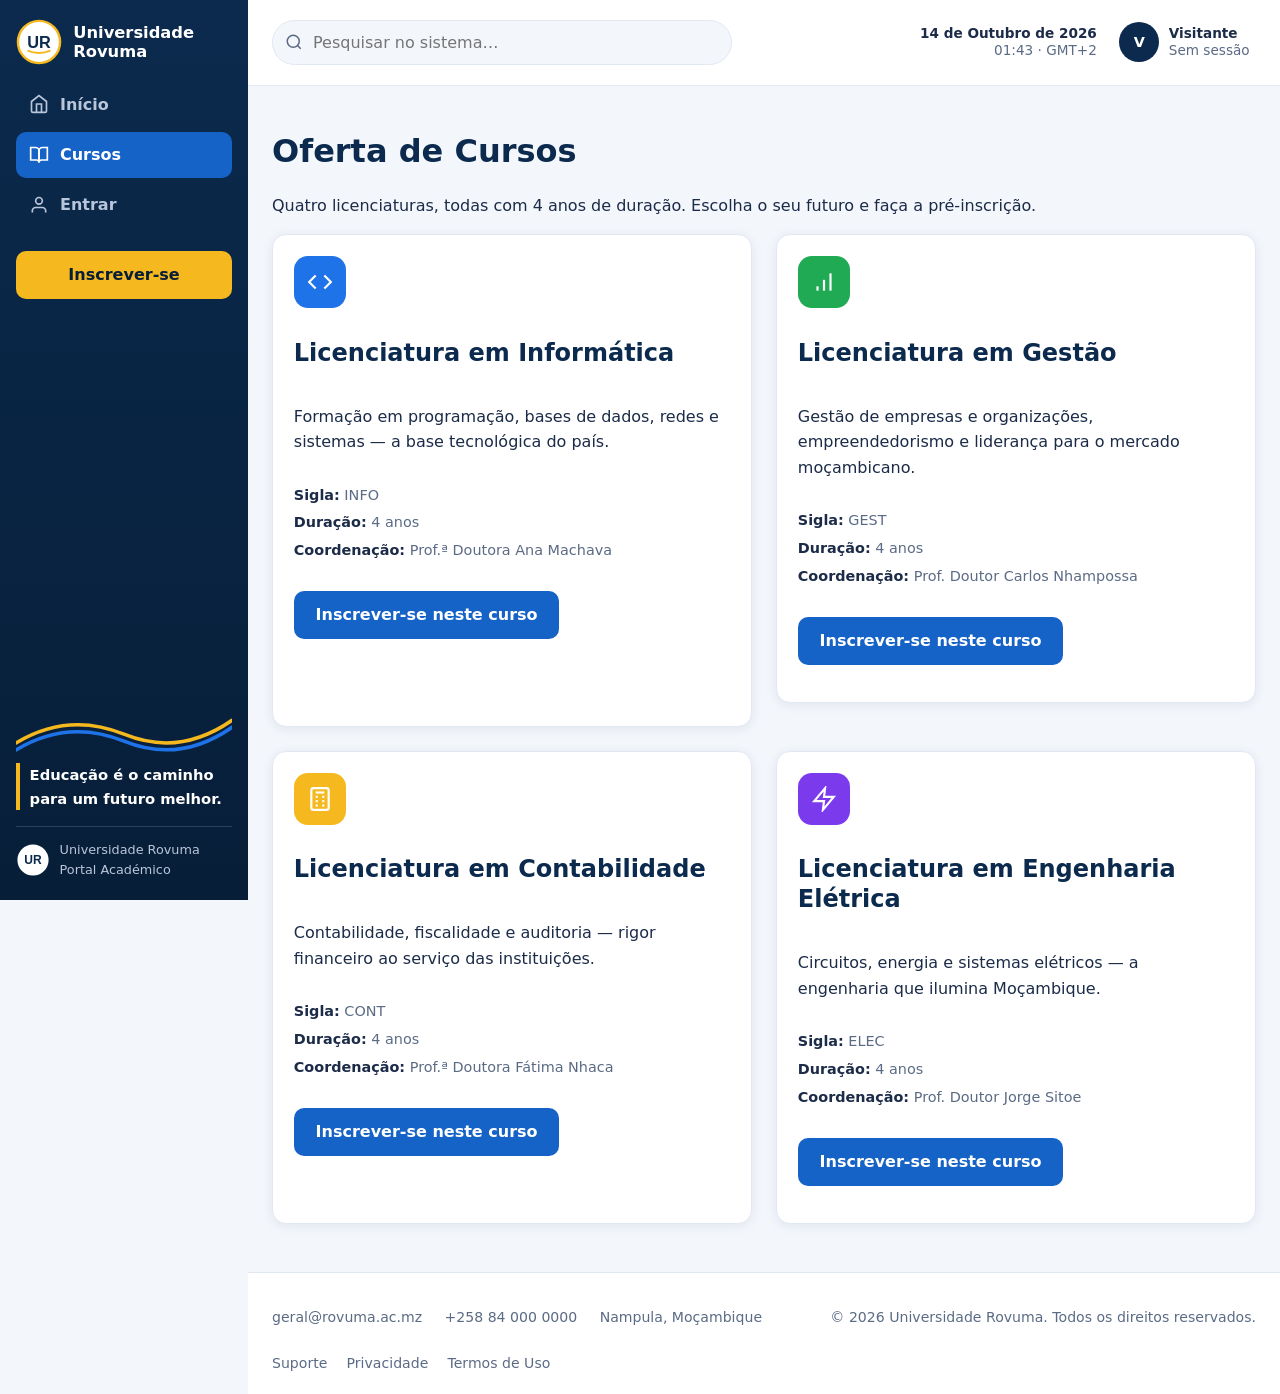
==== prototipo-sprint0/paginas/cursos.html @ 125e641d "refactor(prototipo): organiza paginas em diretorio proprio + README com mapa Co-authored-by: arena-a" ====
<!DOCTYPE html>
<html lang="pt-MZ">
<head>
<meta charset="utf-8">
<meta name="viewport" content="width=device-width, initial-scale=1">
<meta name="description" content="Oferta de cursos da Universidade Rovuma: Informática, Gestão, Contabilidade e Engenharia Elétrica.">
<title>Cursos — Universidade Rovuma</title>
<link rel="icon" href="data:image/svg+xml,%3Csvg xmlns='http://www.w3.org/2000/svg' viewBox='0 0 48 48'%3E%3Ccircle cx='24' cy='24' r='22' fill='%230b2a4d'/%3E%3Ctext x='24' y='31' text-anchor='middle' font-family='sans-serif' font-weight='800' font-size='18' fill='%23f5b81f'%3EUR%3C/text%3E%3C/svg%3E">
<link rel="stylesheet" href="../css/estilos.css">
</head>
<body>
<a class="saltar" href="#conteudo">Saltar para o conteúdo</a>

<div class="layout">
  <aside class="barra-lateral" id="barra-lateral" aria-label="Barra lateral">
    <div class="marca">
      <svg class="logotipo" viewBox="0 0 48 48" aria-hidden="true"><circle cx="24" cy="24" r="22" fill="#ffffff"/><circle cx="24" cy="24" r="22" fill="none" stroke="#f5b81f" stroke-width="2.5"/><text x="24" y="30" text-anchor="middle" font-family="sans-serif" font-weight="800" font-size="17" fill="#0b2a4d">UR</text><path d="M12 33 Q24 38 36 33" stroke="#f5b81f" stroke-width="2" fill="none"/></svg>
      <p>Universidade<br>Rovuma</p>
    </div>
    <nav class="menu" aria-label="Menu principal">
      <ul>
        <li><a href="../index.html"><svg viewBox="0 0 24 24" fill="none" stroke="currentColor" stroke-width="2" aria-hidden="true"><path d="M3 9l9-7 9 7v11a2 2 0 0 1-2 2H5a2 2 0 0 1-2-2z"/><polyline points="9 22 9 12 15 12 15 22"/></svg>Início</a></li>
        <li><a href="cursos.html" class="ativo" aria-current="page"><svg viewBox="0 0 24 24" fill="none" stroke="currentColor" stroke-width="2" aria-hidden="true"><path d="M2 3h6a4 4 0 0 1 4 4v14a3 3 0 0 0-3-3H2z"/><path d="M22 3h-6a4 4 0 0 0-4 4v14a3 3 0 0 1 3-3h7z"/></svg>Cursos</a></li>
        <li><a href="login.html"><svg viewBox="0 0 24 24" fill="none" stroke="currentColor" stroke-width="2" aria-hidden="true"><path d="M20 21v-2a4 4 0 0 0-4-4H8a4 4 0 0 0-4 4v2"/><circle cx="12" cy="7" r="4"/></svg>Entrar</a></li>
      </ul>
    </nav>
    <p class="barra-cta"><a class="btn btn-ouro" href="login.html">Inscrever-se</a></p>
    <div class="slogan">
      <svg class="onda" viewBox="0 0 248 56" aria-hidden="true"><path d="M0 44 Q60 8 124 34 T248 18" stroke="#f5b81f" stroke-width="4" fill="none" stroke-linecap="round"/><path d="M0 52 Q60 16 124 42 T248 26" stroke="#1e73e8" stroke-width="4" fill="none" stroke-linecap="round"/></svg>
      <p><strong>Educação é o caminho para um futuro melhor.</strong></p>
    </div>
    <div class="barra-rodape">
      <svg class="logotipo" viewBox="0 0 48 48" aria-hidden="true"><circle cx="24" cy="24" r="22" fill="#ffffff"/><text x="24" y="30" text-anchor="middle" font-family="sans-serif" font-weight="800" font-size="17" fill="#0b2a4d">UR</text></svg>
      <p>Universidade Rovuma<br>Portal Académico</p>
    </div>
  </aside>

  <div class="coluna">
    <header class="topo">
      <button class="botao-menu" id="botao-menu" type="button" aria-expanded="false" aria-controls="barra-lateral" aria-label="Abrir menu"><svg viewBox="0 0 24 24" fill="none" stroke="currentColor" stroke-width="2" aria-hidden="true"><line x1="3" y1="6" x2="21" y2="6"/><line x1="3" y1="12" x2="21" y2="12"/><line x1="3" y1="18" x2="21" y2="18"/></svg></button>
      <form class="pesquisa" id="pesquisa-topo" role="search" action="cursos.html">
        <label class="escondido-visualmente" for="q">Pesquisar no sistema</label>
        <svg viewBox="0 0 24 24" fill="none" stroke="currentColor" stroke-width="2" aria-hidden="true"><circle cx="11" cy="11" r="8"/><line x1="21" y1="21" x2="16.65" y2="16.65"/></svg>
        <input type="search" id="q" name="q" placeholder="Pesquisar no sistema…" autocomplete="off">
      </form>
      <p class="topo-data"><strong>14 de Outubro de 2026</strong><span id="relogio">Maputo · GMT+2</span></p>
      <details class="perfil-chip">
        <summary aria-label="Menu do visitante"><span class="avatar" aria-hidden="true">V</span><span class="quem"><strong>Visitante</strong><span>Sem sessão</span></span></summary>
        <ul class="perfil-menu">
          <li><a href="login.html">Entrar</a></li>
          <li><a href="inscricao.html">Criar conta</a></li>
        </ul>
      </details>
    </header>

    <main class="conteudo" id="conteudo">
      <h1>Oferta de Cursos</h1>
      <p>Quatro licenciaturas, todas com 4 anos de duração. Escolha o seu futuro e faça a pré-inscrição.</p>

      <div class="grelha-2">
        <article class="cartao curso-card">
          <span class="rapido-icone icone-azul" aria-hidden="true"><svg viewBox="0 0 24 24" fill="none" stroke="currentColor" stroke-width="2"><polyline points="16 18 22 12 16 6"/><polyline points="8 6 2 12 8 18"/></svg></span>
          <h2>Licenciatura em Informática</h2>
          <p>Formação em programação, bases de dados, redes e sistemas — a base tecnológica do país.</p>
          <ul class="curso-meta">
            <li><strong>Sigla:</strong> INFO</li>
            <li><strong>Duração:</strong> 4 anos</li>
            <li><strong>Coordenação:</strong> Prof.ª Doutora Ana Machava</li>
          </ul>
          <p><a class="btn btn-primario" href="login.html">Inscrever-se neste curso</a></p>
        </article>

        <article class="cartao curso-card">
          <span class="rapido-icone icone-verde" aria-hidden="true"><svg viewBox="0 0 24 24" fill="none" stroke="currentColor" stroke-width="2"><line x1="12" y1="20" x2="12" y2="10"/><line x1="18" y1="20" x2="18" y2="4"/><line x1="6" y1="20" x2="6" y2="16"/></svg></span>
          <h2>Licenciatura em Gestão</h2>
          <p>Gestão de empresas e organizações, empreendedorismo e liderança para o mercado moçambicano.</p>
          <ul class="curso-meta">
            <li><strong>Sigla:</strong> GEST</li>
            <li><strong>Duração:</strong> 4 anos</li>
            <li><strong>Coordenação:</strong> Prof. Doutor Carlos Nhampossa</li>
          </ul>
          <p><a class="btn btn-primario" href="login.html">Inscrever-se neste curso</a></p>
        </article>

        <article class="cartao curso-card">
          <span class="rapido-icone icone-amarelo" aria-hidden="true"><svg viewBox="0 0 24 24" fill="none" stroke="currentColor" stroke-width="2"><rect x="4" y="2" width="16" height="20" rx="2"/><line x1="8" y1="6" x2="16" y2="6"/><line x1="8" y1="10" x2="10" y2="10"/><line x1="8" y1="14" x2="10" y2="14"/><line x1="8" y1="18" x2="10" y2="18"/><line x1="14" y1="10" x2="16" y2="10"/><line x1="14" y1="14" x2="16" y2="14"/><line x1="14" y1="18" x2="16" y2="18"/></svg></span>
          <h2>Licenciatura em Contabilidade</h2>
          <p>Contabilidade, fiscalidade e auditoria — rigor financeiro ao serviço das instituições.</p>
          <ul class="curso-meta">
            <li><strong>Sigla:</strong> CONT</li>
            <li><strong>Duração:</strong> 4 anos</li>
            <li><strong>Coordenação:</strong> Prof.ª Doutora Fátima Nhaca</li>
          </ul>
          <p><a class="btn btn-primario" href="login.html">Inscrever-se neste curso</a></p>
        </article>

        <article class="cartao curso-card">
          <span class="rapido-icone icone-roxo" aria-hidden="true"><svg viewBox="0 0 24 24" fill="none" stroke="currentColor" stroke-width="2"><polygon points="13 2 3 14 12 14 11 22 21 10 12 10 13 2"/></svg></span>
          <h2>Licenciatura em Engenharia Elétrica</h2>
          <p>Circuitos, energia e sistemas elétricos — a engenharia que ilumina Moçambique.</p>
          <ul class="curso-meta">
            <li><strong>Sigla:</strong> ELEC</li>
            <li><strong>Duração:</strong> 4 anos</li>
            <li><strong>Coordenação:</strong> Prof. Doutor Jorge Sitoe</li>
          </ul>
          <p><a class="btn btn-primario" href="login.html">Inscrever-se neste curso</a></p>
        </article>
      </div>
    </main>

    <footer class="rodape" id="contactos">
      <div class="rodape-interno">
        <p class="rodape-contactos"><span>geral@rovuma.ac.mz</span><span>+258 84 000 0000</span><span>Nampula, Moçambique</span></p>
        <p>© 2026 Universidade Rovuma. Todos os direitos reservados.</p>
        <ul><li><a href="#contactos">Suporte</a></li><li><a href="#contactos">Privacidade</a></li><li><a href="#contactos">Termos de Uso</a></li></ul>
      </div>
    </footer>
  </div>
</div>

<script src="../js/main.js"></script>
</body>
</html>
---- prototipo-sprint0/css/estilos.css ----
/* ==========================================================================
   Universidade Rovuma — Sistema de Gestão Académica (Protótipo Sprint 0)
   CSS3 puro: variáveis, Flexbox, Grid, media queries. Sem bibliotecas.
   ========================================================================== */

/* ---------- 0. Tokens de design (extraídos das telas de referência) ------ */
:root {
  --marinho: #0b2a4d;
  --marinho-escuro: #071e38;
  --marinho-texto: #b9c6da;
  --azul: #1663c7;            /* interativo: contraste AA em texto e botões */
  --azul-vivo: #1e73e8;       /* decorativo: ícones, gráficos, hero */
  --azul-escuro: #0f4da3;
  --azul-claro: #e8f1fd;
  --amarelo: #f5b81f;
  --amarelo-claro: #fdf0d5;
  --amarelo-texto: #8a5a00;
  --verde: #1faa53;
  --verde-claro: #e2f5e9;
  --verde-texto: #147a38;
  --vermelho: #e5484d;
  --vermelho-claro: #fde7e9;
  --vermelho-texto: #b4232a;
  --roxo: #7c3aed;
  --roxo-claro: #efe7fd;
  --fundo: #f3f6fb;
  --cartao: #ffffff;
  --texto: #1b2b48;
  --suave: #5b6b85;
  --borda: #e2e8f2;
  --raio: 14px;
  --sombra: 0 2px 12px rgba(11, 42, 77, .08);
  --barra: 248px;
}

/* ---------- 1. Base ------------------------------------------------------ */
* { box-sizing: border-box; }
html { scroll-behavior: smooth; }
body {
  margin: 0;
  font-family: "Segoe UI", system-ui, -apple-system, Roboto, "Helvetica Neue", sans-serif;
  background: var(--fundo);
  color: var(--texto);
  line-height: 1.6;
}
h1, h2, h3, h4 { line-height: 1.25; color: var(--marinho); }
a { color: var(--azul); }
img, svg { vertical-align: middle; }
.escondido-visualmente {
  position: absolute; width: 1px; height: 1px;
  overflow: hidden; clip: rect(0 0 0 0); white-space: nowrap;
}
.saltar {
  position: absolute; left: -9999px; top: 0; z-index: 200;
  background: var(--marinho); color: #fff; padding: .6rem 1rem; border-radius: 0 0 8px 0;
}
.saltar:focus { left: 0; }
a:focus-visible, button:focus-visible, input:focus-visible,
select:focus-visible, textarea:focus-visible, summary:focus-visible {
  outline: 3px solid var(--azul); outline-offset: 2px;
}

/* ---------- 2. Layout geral ---------------------------------------------- */
.layout { display: grid; grid-template-columns: var(--barra) 1fr; min-height: 100vh; }
.coluna { display: flex; flex-direction: column; min-width: 0; }
.conteudo { padding: 1.5rem; max-width: 1200px; width: 100%; margin: 0 auto; flex: 1; }
.conteudo-estreito { max-width: 860px; }

/* ---------- 3. Barra lateral --------------------------------------------- */
.barra-lateral {
  background: linear-gradient(180deg, var(--marinho), var(--marinho-escuro));
  color: #fff; padding: 1.2rem 1rem;
  position: sticky; top: 0; height: 100vh;
  display: flex; flex-direction: column; gap: 1rem; overflow-y: auto;
}
.marca { display: flex; align-items: center; gap: .7rem; }
.marca .logotipo { width: 46px; height: 46px; flex: none; }
.marca p { margin: 0; font-weight: 800; font-size: 1.02rem; line-height: 1.2; }
.menu ul { list-style: none; margin: 0; padding: 0; display: grid; gap: .25rem; }
.menu a {
  display: flex; align-items: center; gap: .7rem;
  color: var(--marinho-texto); text-decoration: none;
  padding: .65rem .8rem; border-radius: 10px; font-weight: 600;
}
.menu a svg { width: 20px; height: 20px; flex: none; }
.menu a:hover { background: rgba(255, 255, 255, .08); color: #fff; }
.menu a.ativo { background: var(--azul); color: #fff; }
.menu .distintivo {
  margin-left: auto; background: var(--vermelho); color: #fff;
  font-size: .72rem; font-weight: 800; border-radius: 999px; padding: .1rem .5rem;
}
.barra-cta { margin-top: .4rem; }
.slogan { margin-top: auto; color: #fff; }
.slogan .onda { width: 100%; height: 56px; display: block; }
.slogan p { font-size: .92rem; margin: .4rem 0 0; }
.slogan strong { display: block; border-left: 4px solid var(--amarelo); padding-left: .6rem; }
.barra-rodape {
  display: flex; align-items: center; gap: .6rem;
  border-top: 1px solid rgba(255, 255, 255, .15); padding-top: .8rem;
  font-size: .8rem; color: var(--marinho-texto);
}
.barra-rodape .logotipo { width: 34px; height: 34px; }
.barra-rodape p { margin: 0; }

/* ---------- 4. Topo ------------------------------------------------------ */
.topo {
  background: var(--cartao); border-bottom: 1px solid var(--borda);
  display: flex; align-items: center; gap: 1rem;
  padding: .7rem 1.5rem; position: sticky; top: 0; z-index: 50;
}
.botao-menu {
  display: none; background: none; border: 1px solid var(--borda);
  border-radius: 10px; padding: .5rem; cursor: pointer; color: var(--texto);
}
.botao-menu svg { width: 22px; height: 22px; display: block; }
.pesquisa { flex: 1; max-width: 460px; position: relative; }
.pesquisa svg { position: absolute; left: .8rem; top: 50%; transform: translateY(-50%); width: 18px; height: 18px; color: var(--suave); }
.pesquisa input {
  width: 100%; border: 1px solid var(--borda); background: var(--fundo);
  border-radius: 999px; padding: .55rem 1rem .55rem 2.5rem; font: inherit;
}
.topo-data { margin-left: auto; text-align: right; font-size: .85rem; color: var(--suave); line-height: 1.3; }
.topo-data strong { display: block; color: var(--texto); }
.sino {
  position: relative; background: none; border: 0; cursor: pointer;
  color: var(--texto); padding: .5rem; border-radius: 10px;
}
.sino svg { width: 22px; height: 22px; display: block; }
.sino .ponto {
  position: absolute; top: .2rem; right: .2rem;
  background: var(--vermelho); color: #fff; font-size: .65rem; font-weight: 800;
  min-width: 18px; height: 18px; border-radius: 999px;
  display: flex; align-items: center; justify-content: center;
}
.perfil-chip { position: relative; }
.perfil-chip summary {
  list-style: none; cursor: pointer; display: flex; align-items: center; gap: .6rem;
  border-radius: 12px; padding: .25rem .4rem;
}
.perfil-chip summary::-webkit-details-marker { display: none; }
.avatar {
  width: 40px; height: 40px; border-radius: 50%; flex: none;
  background: var(--marinho); color: #fff;
  display: flex; align-items: center; justify-content: center;
  font-weight: 800; font-size: .9rem;
}
.perfil-chip .quem { font-size: .85rem; line-height: 1.25; }
.perfil-chip .quem strong { display: block; }
.perfil-chip .quem span { color: var(--suave); }
.perfil-menu {
  position: absolute; right: 0; top: calc(100% + .4rem); z-index: 60;
  background: #fff; border: 1px solid var(--borda); border-radius: 12px;
  box-shadow: var(--sombra); min-width: 200px; padding: .4rem; margin: 0; list-style: none;
}
.perfil-menu a { display: block; padding: .55rem .8rem; border-radius: 8px; text-decoration: none; color: var(--texto); }
.perfil-menu a:hover { background: var(--fundo); }

/* ---------- 5. Hero (banner) --------------------------------------------- */
.hero {
  position: relative; overflow: hidden; color: #fff;
  background: linear-gradient(115deg, var(--marinho-escuro) 10%, #14509e 55%, var(--azul-vivo) 100%);
  border-radius: 18px; padding: 2.2rem; margin-bottom: 1.5rem;
}
.hero::before {
  content: ""; position: absolute; inset: 0;
  background-image: radial-gradient(rgba(255, 255, 255, .14) 1.5px, transparent 1.5px);
  background-size: 22px 22px;
}
.hero > * { position: relative; }
.hero-etiqueta {
  text-transform: uppercase; letter-spacing: .14em; font-size: .75rem;
  font-weight: 800; color: var(--amarelo); margin: 0 0 .4rem;
}
.hero h1, .hero h2 { color: #fff; font-size: clamp(1.6rem, 4vw, 2.4rem); margin: 0 0 .6rem; max-width: 22ch; }
.hero p { max-width: 52ch; opacity: .92; }
.hero-acoes { display: flex; flex-wrap: wrap; gap: .7rem; margin-top: 1.2rem; }
.hero-flutuante {
  position: absolute; right: 1.6rem; bottom: 1.6rem;
  background: rgba(255, 255, 255, .96); color: var(--texto);
  border-radius: 12px; padding: .8rem 1.1rem; font-size: .88rem;
  box-shadow: var(--sombra); max-width: 240px;
}
.hero-flutuante strong { display: block; color: var(--marinho); font-size: 1.05rem; }

/* ---------- 6. Cartões e grelhas ------------------------------------------ */
.cartao {
  background: var(--cartao); border: 1px solid var(--borda);
  border-radius: var(--raio); box-shadow: var(--sombra); padding: 1.3rem;
}
.cartao + .cartao, section.cartao { margin-bottom: 1.5rem; }
.cartao-cab { display: flex; align-items: center; justify-content: space-between; gap: 1rem; margin-bottom: 1rem; }
.cartao-cab h2, .cartao-cab h3 { margin: 0; font-size: 1.15rem; display: flex; align-items: center; gap: .5rem; }
.cartao-cab h2 svg, .cartao-cab h3 svg { width: 22px; height: 22px; color: var(--azul); }
.ligacao-seta { font-weight: 700; text-decoration: none; white-space: nowrap; }
.ligacao-seta:hover { text-decoration: underline; }
.grelha-2 { display: grid; grid-template-columns: 1fr 1fr; gap: 1.5rem; }
.grelha-3 { display: grid; grid-template-columns: repeat(3, 1fr); gap: 1.5rem; }
.grelha-4 { display: grid; grid-template-columns: repeat(4, 1fr); gap: 1.2rem; }
.grelha-2-1 { display: grid; grid-template-columns: 2fr 1fr; gap: 1.5rem; }

/* ---------- 7. Indicadores ------------------------------------------------ */
.stats { display: grid; grid-template-columns: repeat(4, 1fr); gap: 1.2rem; margin-bottom: 1.5rem; }
.stat {
  background: var(--cartao); border: 1px solid var(--borda); border-radius: var(--raio);
  box-shadow: var(--sombra); padding: 1.1rem; display: grid;
  grid-template-columns: auto 1fr; gap: .2rem .9rem; align-items: center;
}
.stat-icone {
  grid-row: span 3; width: 52px; height: 52px; border-radius: 14px;
  display: flex; align-items: center; justify-content: center; color: #fff;
}
.stat-icone svg { width: 26px; height: 26px; }
.icone-azul { background: var(--azul-vivo); } .icone-verde { background: var(--verde); }
.icone-amarelo { background: var(--amarelo); } .icone-vermelho { background: var(--vermelho); }
.icone-roxo { background: var(--roxo); }
.stat h3 { font-size: .85rem; margin: 0; color: var(--suave); font-weight: 600; }
.stat .numero { font-size: 1.7rem; font-weight: 800; color: var(--marinho); margin: 0; }
.stat .delta { font-size: .78rem; margin: 0; color: var(--suave); }
.delta-subir { color: var(--verde-texto); font-weight: 700; }
.delta-descer { color: var(--vermelho-texto); font-weight: 700; }

/* ---------- 8. Tabelas + estados ------------------------------------------ */
.tabela { overflow-x: auto; border: 1px solid var(--borda); border-radius: 12px; }
table { width: 100%; border-collapse: collapse; font-size: .92rem; background: #fff; }
caption { text-align: left; font-weight: 700; color: var(--marinho); padding: .7rem 1rem; }
thead th {
  background: #f1f5fb; color: var(--suave); text-transform: uppercase;
  font-size: .75rem; letter-spacing: .05em; text-align: left;
  padding: .7rem 1rem; border-bottom: 1px solid var(--borda); white-space: nowrap;
}
tbody td, tbody th { padding: .7rem 1rem; border-bottom: 1px solid var(--borda); text-align: left; }
tbody tr:last-child td, tbody tr:last-child th { border-bottom: 0; }
tbody tr:hover td, tbody tr:hover th { background: #f8fbff; }
.pill {
  display: inline-block; font-size: .78rem; font-weight: 700;
  border-radius: 999px; padding: .2rem .75rem; white-space: nowrap;
}
.pill-pendente { background: var(--amarelo-claro); color: var(--amarelo-texto); }
.pill-aprovada { background: var(--verde-claro); color: var(--verde-texto); }
.pill-rejeitada { background: var(--vermelho-claro); color: var(--vermelho-texto); }
.pill-espera { background: var(--azul-claro); color: var(--azul-escuro); }
.pill-neutra { background: #eef2f7; color: var(--suave); }
.acao-icon {
  background: var(--azul-claro); border: 0; border-radius: 10px; cursor: pointer;
  padding: .45rem; color: var(--azul-escuro); text-decoration: none; display: inline-block;
}
.acao-icon svg { width: 18px; height: 18px; display: block; }

/* ---------- 9. Formulários + botões ---------------------------------------- */
.formulario { max-width: 680px; }
.campo { margin-bottom: 1rem; }
.campo label, .campo legend { display: block; font-weight: 700; margin-bottom: .35rem; }
.obrigatorio { color: var(--vermelho-texto); }
input, select, textarea {
  width: 100%; padding: .65rem .8rem; font: inherit; color: var(--texto);
  border: 1.5px solid var(--borda); border-radius: 10px; background: #fff;
}
input:focus, select:focus, textarea:focus {
  border-color: var(--azul); outline: 3px solid rgba(22, 99, 199, .18);
}
.dica { font-size: .85rem; color: var(--suave); margin: .3rem 0 0; }
fieldset {
  border: 1.5px solid var(--borda); border-radius: 12px;
  padding: 1rem 1.2rem; margin: 0 0 1.2rem;
}
legend { font-weight: 800; padding: 0 .4rem; color: var(--marinho); }
.opcoes { display: grid; gap: .6rem; }
.opcao {
  display: flex; align-items: flex-start; gap: .7rem;
  border: 1.5px solid var(--borda); border-radius: 12px; padding: .8rem 1rem; cursor: pointer;
}
.opcao:hover { border-color: var(--azul); }
.opcao input { width: 1.2rem; height: 1.2rem; margin-top: .2rem; flex: none; accent-color: var(--azul); }
.opcao strong { display: block; }
.opcao small { color: var(--suave); }
.termos { display: flex; gap: .7rem; align-items: flex-start; }
.termos input { width: 1.2rem; height: 1.2rem; margin-top: .2rem; flex: none; accent-color: var(--azul); }
.btn {
  display: inline-flex; align-items: center; justify-content: center; gap: .5rem;
  border-radius: 10px; padding: .65rem 1.3rem; font: inherit; font-weight: 700;
  cursor: pointer; text-decoration: none; border: 1.5px solid transparent;
}
.btn svg { width: 18px; height: 18px; }
.btn-primario { background: var(--azul); color: #fff; }
.btn-primario:hover { background: var(--azul-escuro); }
.btn-secundario { background: #fff; color: var(--azul-escuro); border-color: var(--azul); }
.btn-secundario:hover { background: var(--azul-claro); }
.btn-ouro { background: var(--amarelo); color: var(--marinho-escuro); width: 100%; }
.btn-ouro:hover { filter: brightness(.95); }
.btn-perigo { background: var(--vermelho); color: #fff; }
.btn-claro { background: #fff; color: var(--marinho); }
.btn-contorno-claro { border-color: #fff; color: #fff; }
.btn-bloco { width: 100%; }
.acoes-form { display: flex; flex-wrap: wrap; gap: .7rem; margin-top: 1.2rem; }
.resumo-erros {
  background: var(--vermelho-claro); border: 1.5px solid var(--vermelho);
  border-radius: 12px; padding: 1rem 1.2rem; margin-bottom: 1.2rem;
}
.resumo-erros h2 { font-size: 1rem; margin: 0 0 .5rem; color: var(--vermelho-texto); }
.resumo-erros ul { margin: 0; padding-left: 1.2rem; }
.erro { color: var(--vermelho-texto); font-size: .88rem; margin: .3rem 0 0; }
.campo-erro input, .campo-erro select, .campo-erro textarea { border-color: var(--vermelho); }
.aviso {
  border-radius: 12px; padding: .9rem 1.1rem; margin-bottom: 1.2rem;
  background: var(--azul-claro); border: 1px solid var(--azul-vivo);
}
.aviso-sucesso { background: var(--verde-claro); border-color: var(--verde); }
.aviso-erro { background: var(--vermelho-claro); border-color: var(--vermelho); }
dialog { border: 1px solid var(--borda); border-radius: 14px; padding: 1.5rem; max-width: 420px; }
dialog::backdrop { background: rgba(11, 42, 77, .5); }

/* ---------- 10. Acesso rápido ---------------------------------------------- */
.rapido-card {
  background: var(--cartao); border: 1px solid var(--borda); border-radius: var(--raio);
  box-shadow: var(--sombra); padding: 1.3rem; text-decoration: none; color: var(--texto);
  display: block; position: relative;
}
.rapido-card:hover { border-color: var(--azul); }
.rapido-icone {
  width: 52px; height: 52px; border-radius: 14px; color: #fff;
  display: flex; align-items: center; justify-content: center; margin-bottom: .8rem;
}
.rapido-icone svg { width: 26px; height: 26px; }
.rapido-card h3 { margin: 0 0 .3rem; font-size: 1.05rem; }
.rapido-card p { margin: 0; color: var(--suave); font-size: .9rem; }
.rapido-seta { position: absolute; right: 1.2rem; bottom: 1.2rem; color: var(--azul); font-weight: 800; }

/* ---------- 11. Notícias + citação ------------------------------------------ */
.noticia { display: grid; grid-template-columns: auto 1fr; gap: 1rem; padding: .9rem 0; border-bottom: 1px solid var(--borda); }
.noticia:last-child { border-bottom: 0; }
.noticia-data {
  background: var(--fundo); border-radius: 12px; text-align: center;
  padding: .5rem .9rem; font-weight: 800; color: var(--marinho); line-height: 1.2;
}
.noticia-data small { display: block; font-weight: 600; color: var(--suave); }
.noticia h3 { margin: 0 0 .2rem; font-size: 1rem; }
.noticia p { margin: 0; color: var(--suave); font-size: .9rem; }
.citacao {
  background: linear-gradient(135deg, var(--marinho), #14509e);
  color: #fff; border-radius: var(--raio); padding: 2rem 1.5rem;
  display: flex; flex-direction: column; justify-content: center; height: 100%;
}
.citacao .aspas { font-size: 3rem; color: var(--amarelo); line-height: 1; font-family: Georgia, serif; }
.citacao blockquote { margin: 0; font-size: 1.3rem; font-weight: 700; }
.citacao cite { font-style: normal; color: var(--marinho-texto); font-size: .9rem; }

/* ---------- 12. Gráficos (CSS puro) ------------------------------------------ */
.donut-wrap { display: flex; align-items: center; gap: 1.5rem; flex-wrap: wrap; }
.donut {
  width: 180px; height: 180px; border-radius: 50%; flex: none; position: relative;
  background: conic-gradient(var(--verde) 0 75%, var(--amarelo) 0 92%, var(--vermelho) 0 100%);
}
.donut::after { content: ""; position: absolute; inset: 24%; background: #fff; border-radius: 50%; }
.donut-centro { position: absolute; inset: 0; display: flex; flex-direction: column; align-items: center; justify-content: center; z-index: 1; }
.donut-centro strong { font-size: 1.6rem; color: var(--marinho); }
.donut-centro small { color: var(--suave); }
.legenda-graf { list-style: none; margin: 0; padding: 0; display: grid; gap: .5rem; }
.legenda-graf li { display: flex; align-items: center; gap: .6rem; font-size: .9rem; }
.ponto-cor { width: 14px; height: 14px; border-radius: 50%; flex: none; }
.barras { display: flex; align-items: flex-end; gap: 1rem; height: 190px; padding-top: 1.5rem; }
.barra-grupo { flex: 1; display: flex; flex-direction: column; align-items: center; gap: .4rem; height: 100%; justify-content: flex-end; }
.barra-valor { font-size: .78rem; font-weight: 800; color: var(--marinho); }
.barra { width: 100%; max-width: 56px; background: linear-gradient(180deg, var(--azul-vivo), var(--azul-escuro)); border-radius: 8px 8px 0 0; min-height: 8px; }
.barra-nome { font-size: .72rem; color: var(--suave); text-align: center; }

/* ---------- 13. Notificações + ações admin ------------------------------------ */
.notifs { list-style: none; margin: 0; padding: 0; display: grid; }
.notifs li { display: grid; grid-template-columns: auto 1fr auto; gap: .8rem; align-items: center; padding: .7rem 0; border-bottom: 1px solid var(--borda); }
.notifs li:last-child { border-bottom: 0; }
.notifs p { margin: 0; font-size: .9rem; }
.notifs small { color: var(--suave); }
.notif-icone { width: 38px; height: 38px; border-radius: 50%; display: flex; align-items: center; justify-content: center; color: #fff; }
.notif-icone svg { width: 18px; height: 18px; }

/* ---------- 14. Dados do estudante / cursos ----------------------------------- */
.dados-lista { margin: 0; }
.dados-lista div { display: grid; grid-template-columns: 180px 1fr; gap: 1rem; padding: .55rem 0; border-bottom: 1px solid var(--borda); }
.dados-lista div:last-child { border-bottom: 0; }
.dados-lista dt { color: var(--suave); }
.dados-lista dd { margin: 0; font-weight: 600; }
.curso-card { display: flex; flex-direction: column; }
.curso-card .rapido-icone { margin-bottom: .6rem; }
.curso-meta { list-style: none; margin: .8rem 0; padding: 0; display: grid; gap: .3rem; font-size: .9rem; color: var(--suave); }
.curso-meta strong { color: var(--texto); }

/* ---------- 15. Login -------------------------------------------------------- */
.login-grelha { display: grid; grid-template-columns: 1.2fr 1fr; gap: 1.5rem; align-items: start; }
.contas-demo td, .contas-demo th { font-size: .85rem; }
.contas-demo code { background: var(--fundo); padding: .1rem .35rem; border-radius: 4px; font-size: .8em; }

/* ---------- 16. Rodapé -------------------------------------------------------- */
.rodape { border-top: 1px solid var(--borda); background: var(--cartao); padding: 1.2rem 1.5rem; font-size: .88rem; color: var(--suave); }
.rodape-interno { max-width: 1200px; margin: 0 auto; display: flex; flex-wrap: wrap; gap: .6rem 2rem; align-items: center; justify-content: space-between; }
.rodape-contactos { display: flex; flex-wrap: wrap; gap: .4rem 1.4rem; }
.rodape ul { list-style: none; display: flex; gap: 1.2rem; margin: 0; padding: 0; }
.rodape a { color: var(--suave); text-decoration: none; }
.rodape a:hover { color: var(--azul); text-decoration: underline; }

/* ---------- 17. Responsivo ----------------------------------------------------- */
@media (max-width: 1100px) {
  .stats, .grelha-4 { grid-template-columns: repeat(2, 1fr); }
  .grelha-3, .grelha-2-1 { grid-template-columns: 1fr 1fr; }
  .topo-data { display: none; }
}
@media (max-width: 1024px) {
  .layout { grid-template-columns: 1fr; }
  .barra-lateral {
    position: fixed; left: 0; top: 0; bottom: 0; width: min(300px, 85vw); z-index: 100;
    transform: translateX(-105%); transition: transform .25s ease; height: 100dvh;
  }
  body.menu-aberto .barra-lateral { transform: translateX(0); }
  .botao-menu { display: block; }
  body.menu-aberto::after {
    content: ""; position: fixed; inset: 0; z-index: 90; background: rgba(11, 42, 77, .5);
  }
}
@media (max-width: 760px) {
  .grelha-2, .grelha-3, .grelha-2-1, .login-grelha { grid-template-columns: 1fr; }
  .hero { padding: 1.6rem; }
  .hero-flutuante { display: none; }
  .perfil-chip .quem { display: none; }
  .conteudo { padding: 1rem; }
  .dados-lista div { grid-template-columns: 1fr; gap: 0; }
}
@media (max-width: 600px) {
  .stats, .grelha-4 { grid-template-columns: 1fr; }
  /* Tabelas passam a cartões */
  .tabela table, .tabela tbody, .tabela tr, .tabela td { display: block; width: 100%; }
  .tabela thead { position: absolute; left: -9999px; }
  .tabela { border: 0; overflow: visible; background: none; }
  .tabela tr { border: 1px solid var(--borda); border-radius: 12px; margin-bottom: .8rem; background: #fff; }
  .tabela td { border: 0; border-bottom: 1px solid var(--borda); display: flex; justify-content: space-between; align-items: center; gap: 1rem; text-align: right; }
  .tabela td:last-child { border-bottom: 0; }
  .tabela td::before { content: attr(data-th); font-weight: 700; color: var(--suave); text-align: left; }
}
@media (prefers-reduced-motion: reduce) {
  html { scroll-behavior: auto; }
  * { transition: none !important; }
}
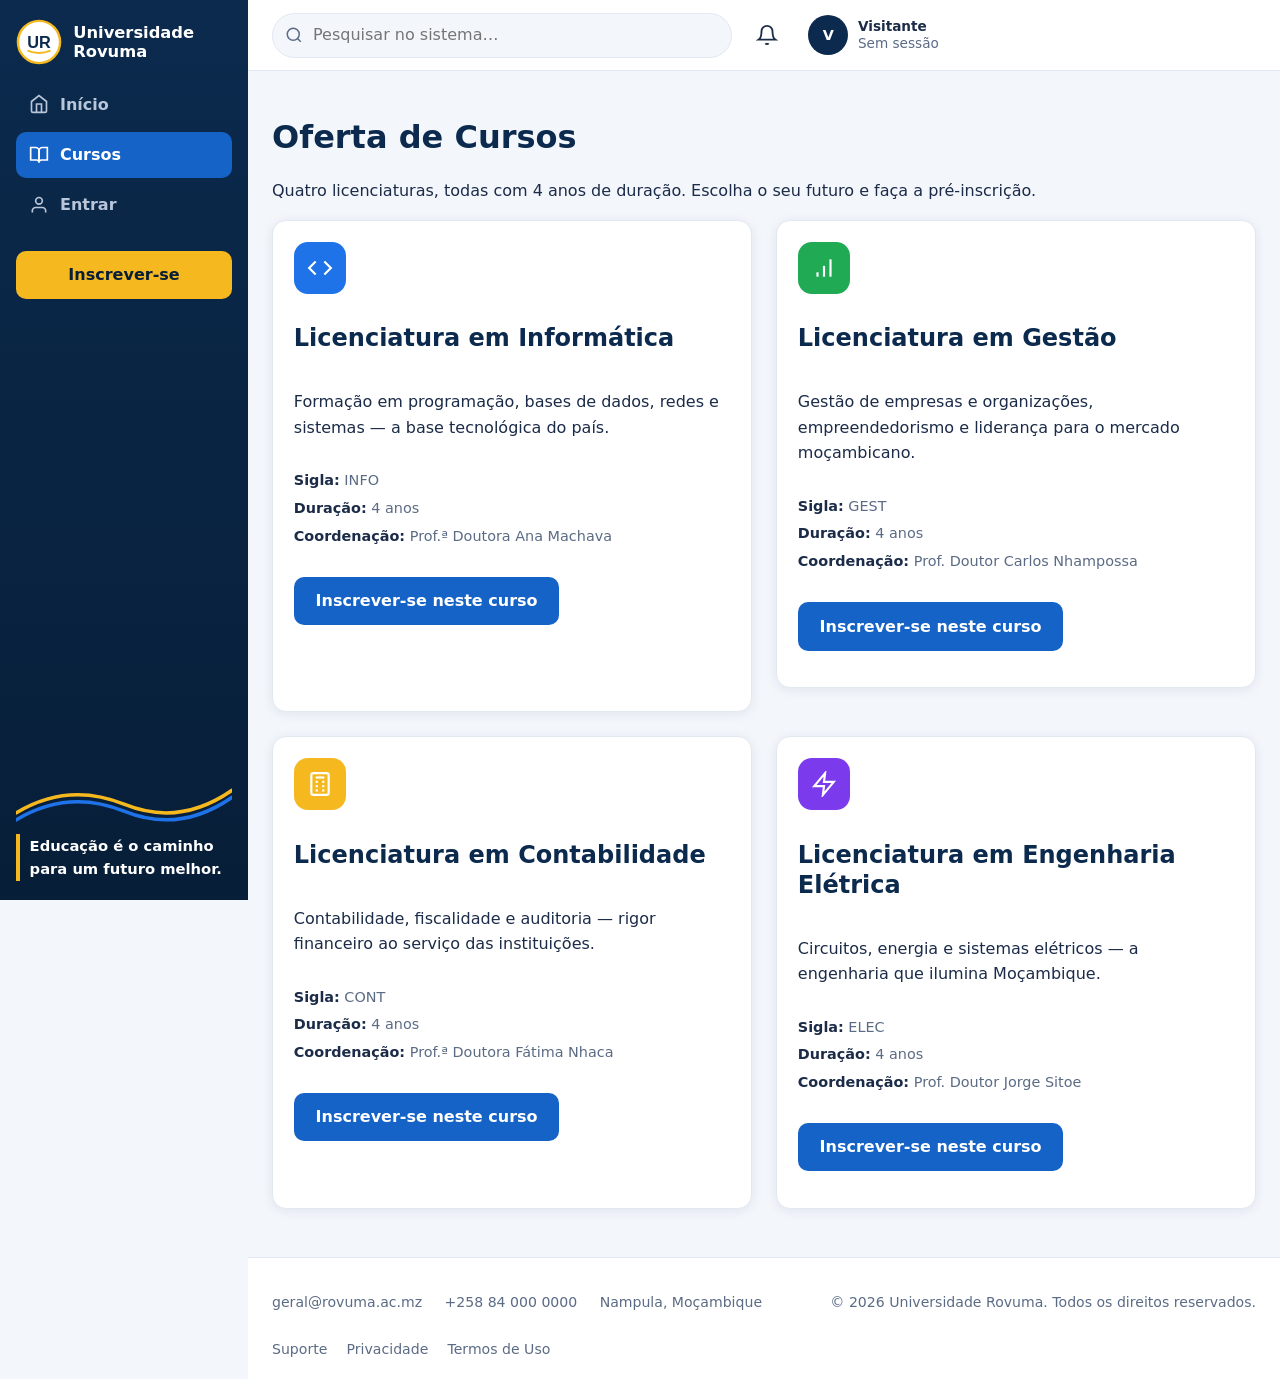
==== commit 021512ad: "feat(prototipo): lote 2 - inscricao, selecionar-disciplinas, guia + JS endurecido + ajustes CSS Co-a" ====
--- a/prototipo-sprint0/paginas/cursos.html
+++ b/prototipo-sprint0/paginas/cursos.html
@@ -29,10 +29,6 @@
       <svg class="onda" viewBox="0 0 248 56" aria-hidden="true"><path d="M0 44 Q60 8 124 34 T248 18" stroke="#f5b81f" stroke-width="4" fill="none" stroke-linecap="round"/><path d="M0 52 Q60 16 124 42 T248 26" stroke="#1e73e8" stroke-width="4" fill="none" stroke-linecap="round"/></svg>
       <p><strong>Educação é o caminho para um futuro melhor.</strong></p>
     </div>
-    <div class="barra-rodape">
-      <svg class="logotipo" viewBox="0 0 48 48" aria-hidden="true"><circle cx="24" cy="24" r="22" fill="#ffffff"/><text x="24" y="30" text-anchor="middle" font-family="sans-serif" font-weight="800" font-size="17" fill="#0b2a4d">UR</text></svg>
-      <p>Universidade Rovuma<br>Portal Académico</p>
-    </div>
   </aside>
 
   <div class="coluna">
@@ -43,7 +39,7 @@
         <svg viewBox="0 0 24 24" fill="none" stroke="currentColor" stroke-width="2" aria-hidden="true"><circle cx="11" cy="11" r="8"/><line x1="21" y1="21" x2="16.65" y2="16.65"/></svg>
         <input type="search" id="q" name="q" placeholder="Pesquisar no sistema…" autocomplete="off">
       </form>
-      <p class="topo-data"><strong>14 de Outubro de 2026</strong><span id="relogio">Maputo · GMT+2</span></p>
+      <a class="sino" href="../index.html#noticias" aria-label="Ver notícias e avisos"><svg viewBox="0 0 24 24" fill="none" stroke="currentColor" stroke-width="2" aria-hidden="true"><path d="M18 8A6 6 0 0 0 6 8c0 7-3 9-3 9h18s-3-2-3-9"/><path d="M13.73 21a2 2 0 0 1-3.46 0"/></svg></a>
       <details class="perfil-chip">
         <summary aria-label="Menu do visitante"><span class="avatar" aria-hidden="true">V</span><span class="quem"><strong>Visitante</strong><span>Sem sessão</span></span></summary>
         <ul class="perfil-menu">
--- a/prototipo-sprint0/css/estilos.css
+++ b/prototipo-sprint0/css/estilos.css
@@ -437,3 +437,114 @@
   html { scroll-behavior: auto; }
   * { transition: none !important; }
 }
+
+/* ---------- 18. Página inicial (hero com foto + cartões) --------------------- */
+.idioma { display: flex; align-items: center; gap: .3rem; color: var(--suave); font-weight: 700; font-size: .9rem; margin: 0; }
+.idioma svg { width: 20px; height: 20px; }
+.hero-foto { padding: 0; min-height: 380px; display: flex; align-items: center; background: var(--marinho-escuro); }
+.hero-foto::before { display: none; }
+.hero-img { position: absolute; inset: 0; width: 100%; height: 100%; object-fit: cover; object-position: center right; }
+.hero-grad { position: absolute; inset: 0; background: linear-gradient(100deg, rgba(7, 30, 56, .94) 25%, rgba(20, 80, 158, .72) 50%, rgba(20, 80, 158, .12) 75%); }
+.hero-curva { position: absolute; right: 0; top: 0; height: 100%; width: 150px; }
+.hero-texto { position: relative; padding: 2.6rem; max-width: 620px; }
+.hero-texto h1 span { display: block; color: #8ec9ff; }
+.rapido-seta { width: 36px; height: 36px; border-radius: 50%; background: var(--azul-claro); color: var(--azul-escuro); display: inline-flex; align-items: center; justify-content: center; }
+.rapido-card[data-cor="verde"] .rapido-seta { background: var(--verde-claro); color: var(--verde-texto); }
+.rapido-card[data-cor="amarelo"] .rapido-seta { background: var(--amarelo-claro); color: var(--amarelo-texto); }
+.rapido-card[data-cor="roxo"] .rapido-seta { background: var(--roxo-claro); color: var(--roxo); }
+.sobre-mini { display: grid; grid-template-columns: 130px 1fr; gap: 1rem; align-items: start; }
+.sobre-mini img { width: 130px; height: 150px; object-fit: cover; object-position: center left; border-radius: 10px; }
+.sobre-olho { text-transform: uppercase; letter-spacing: .1em; font-size: .72rem; font-weight: 800; color: var(--azul); margin: 0; }
+.lista-cursos { display: grid; margin: 0 0 1rem; }
+.lista-cursos a { display: grid; grid-template-columns: auto 1fr auto; gap: .8rem; align-items: center; padding: .65rem 0; border-bottom: 1px solid var(--borda); text-decoration: none; color: var(--texto); }
+.lista-cursos a:last-child { border-bottom: 0; }
+.lista-cursos strong { display: block; font-size: .95rem; }
+.lista-cursos small { color: var(--suave); }
+.mini-icone { width: 38px; height: 38px; border-radius: 10px; color: #fff; display: flex; align-items: center; justify-content: center; }
+.mini-icone svg { width: 19px; height: 19px; }
+.citacao { position: relative; overflow: hidden; }
+.citacao-marca { position: absolute; right: -6px; bottom: -34px; font-size: 7rem; font-weight: 800; color: rgba(255, 255, 255, .12); line-height: 1; }
+.faq details { border-bottom: 1px solid var(--borda); }
+.faq details:last-child { border-bottom: 0; }
+.faq summary { cursor: pointer; font-weight: 700; padding: .8rem 0; color: var(--marinho); }
+.faq details p { margin: 0 0 .9rem; color: var(--suave); }
+@media (max-width: 760px) {
+  .hero-foto { min-height: 320px; }
+  .hero-curva { width: 90px; opacity: .8; }
+  .hero-texto { padding: 1.8rem 1.4rem; }
+  .sobre-mini { grid-template-columns: 1fr; }
+  .sobre-mini img { width: 100%; height: 160px; }
+  .idioma { display: none; }
+}
+
+/* ---------- 19. Inicial clara (hero + lateral + notícias) ---------------------- */
+.pesquisa { min-width: 0; }
+img { max-width: 100%; }
+.hero-linha { display: grid; grid-template-columns: 2fr 1fr; gap: 1.5rem; margin-bottom: 1.5rem; align-items: stretch; }
+.hero-claro { position: relative; overflow: hidden; display: grid; grid-template-columns: 1.05fr 1fr; background: #edf3fd; border-radius: 18px; min-height: 340px; }
+.hero-claro-texto { padding: 2.2rem; align-self: center; }
+.hero-claro-texto .hero-etiqueta { color: var(--azul); }
+.hero-claro-texto h1 { color: var(--marinho); font-size: clamp(1.7rem, 3.6vw, 2.5rem); margin: 0 0 .6rem; }
+.hero-claro-texto p { color: var(--suave); max-width: 44ch; }
+.hero-claro-foto { position: relative; min-height: 240px; }
+.hero-claro-foto img { position: absolute; inset: 0; width: 100%; height: 100%; object-fit: cover; object-position: center; max-width: none; }
+.hero-claro-foto .hero-curva { width: 110px; }
+.lado-card { background: #f2f7ff; border: 1px solid var(--borda); border-radius: 18px; padding: 1.6rem; display: flex; flex-direction: column; }
+.lado-icone { width: 52px; height: 52px; border-radius: 50%; background: var(--azul-claro); color: var(--azul-escuro); display: flex; align-items: center; justify-content: center; margin-bottom: .8rem; }
+.lado-icone svg { width: 26px; height: 26px; }
+.lado-card h2 { font-size: 1.25rem; margin: 0 0 .5rem; }
+.lado-card p { color: var(--suave); font-size: .95rem; }
+.lado-card .ligacao-seta { margin-top: auto; padding-top: 1rem; border-top: 1px solid var(--borda); }
+.grelha-noticias { display: grid; grid-template-columns: 1.35fr 1fr; gap: 1.5rem; }
+.citacao-fundo { position: absolute; inset: 0; width: 100%; height: 100%; object-fit: cover; opacity: .25; max-width: none; }
+.citacao > *:not(.citacao-fundo):not(.citacao-marca) { position: relative; }
+.citacao .traco { width: 64px; height: 4px; background: var(--amarelo); border-radius: 2px; margin-top: 1rem; }
+@media (max-width: 1100px) {
+  .hero-linha, .grelha-noticias { grid-template-columns: 1fr; }
+}
+@media (max-width: 760px) {
+  .hero-claro { grid-template-columns: 1fr; min-height: 0; }
+  .hero-claro-foto { min-height: 200px; order: -1; }
+  .hero-claro-foto .hero-curva { width: 70px; }
+  .hero-claro-texto { padding: 1.6rem; }
+}
+
+/* ---------- 20. Guia + impressão + correções ---------------------------------- */
+.cartao-cab { flex-wrap: wrap; }
+.btn:disabled { opacity: .55; cursor: not-allowed; }
+dialog { max-width: min(420px, calc(100vw - 2rem)); }
+.guia-doc {
+  background: #fff; border: 1px solid var(--borda); border-top: 8px solid var(--marinho);
+  border-radius: 6px; box-shadow: var(--sombra); padding: 2rem;
+  max-width: 760px; margin: 0 auto; font-size: .95rem;
+}
+.guia-topo { text-align: center; border-bottom: 2px solid var(--marinho); padding-bottom: .8rem; margin-bottom: 1rem; }
+.guia-univ { text-transform: uppercase; letter-spacing: .12em; color: var(--azul-escuro); font-weight: 800; margin: 0; font-size: .8rem; }
+.guia-topo h2 { margin: .3rem 0 0; font-size: 1.4rem; }
+.guia-num { display: block; font-size: .85rem; color: var(--suave); font-weight: 400; }
+.guia-doc h3 {
+  color: var(--azul-escuro); text-transform: uppercase; font-size: .78rem;
+  letter-spacing: .08em; border-bottom: 1px solid var(--borda);
+  padding-bottom: .25rem; margin: 1.2rem 0 .5rem;
+}
+.guia-blocos { display: grid; grid-template-columns: 1fr 1fr; gap: 1rem; }
+.guia-doc p { margin: .3rem 0; }
+.guia-tab { font-size: .9rem; }
+.guia-pag { background: #f4f8fd; border: 1px dashed var(--azul-vivo); border-radius: 8px; padding: .8rem 1rem; margin-top: 1rem; }
+.guia-ref { font-size: 1.08rem; }
+.guia-valor strong { color: var(--marinho); }
+.guia-rodape { margin-top: 1rem; padding-top: .6rem; border-top: 1px solid var(--borda); color: var(--suave); font-size: .82rem; }
+@media (max-width: 600px) {
+  .guia-blocos { grid-template-columns: 1fr; }
+  .guia-doc { padding: 1.2rem; }
+  .tabela td { overflow-wrap: anywhere; }
+}
+@media print {
+  .barra-lateral, .topo, .rodape, .no-print, .saltar { display: none !important; }
+  .layout, .coluna { display: block; }
+  .conteudo { max-width: 100%; padding: 0; }
+  body { background: #fff; }
+  .guia-doc { box-shadow: none; border: 1px solid #999; max-width: 100%; }
+  main h1 { font-size: 1.2rem; }
+  a { color: #000; text-decoration: none; }
+}
